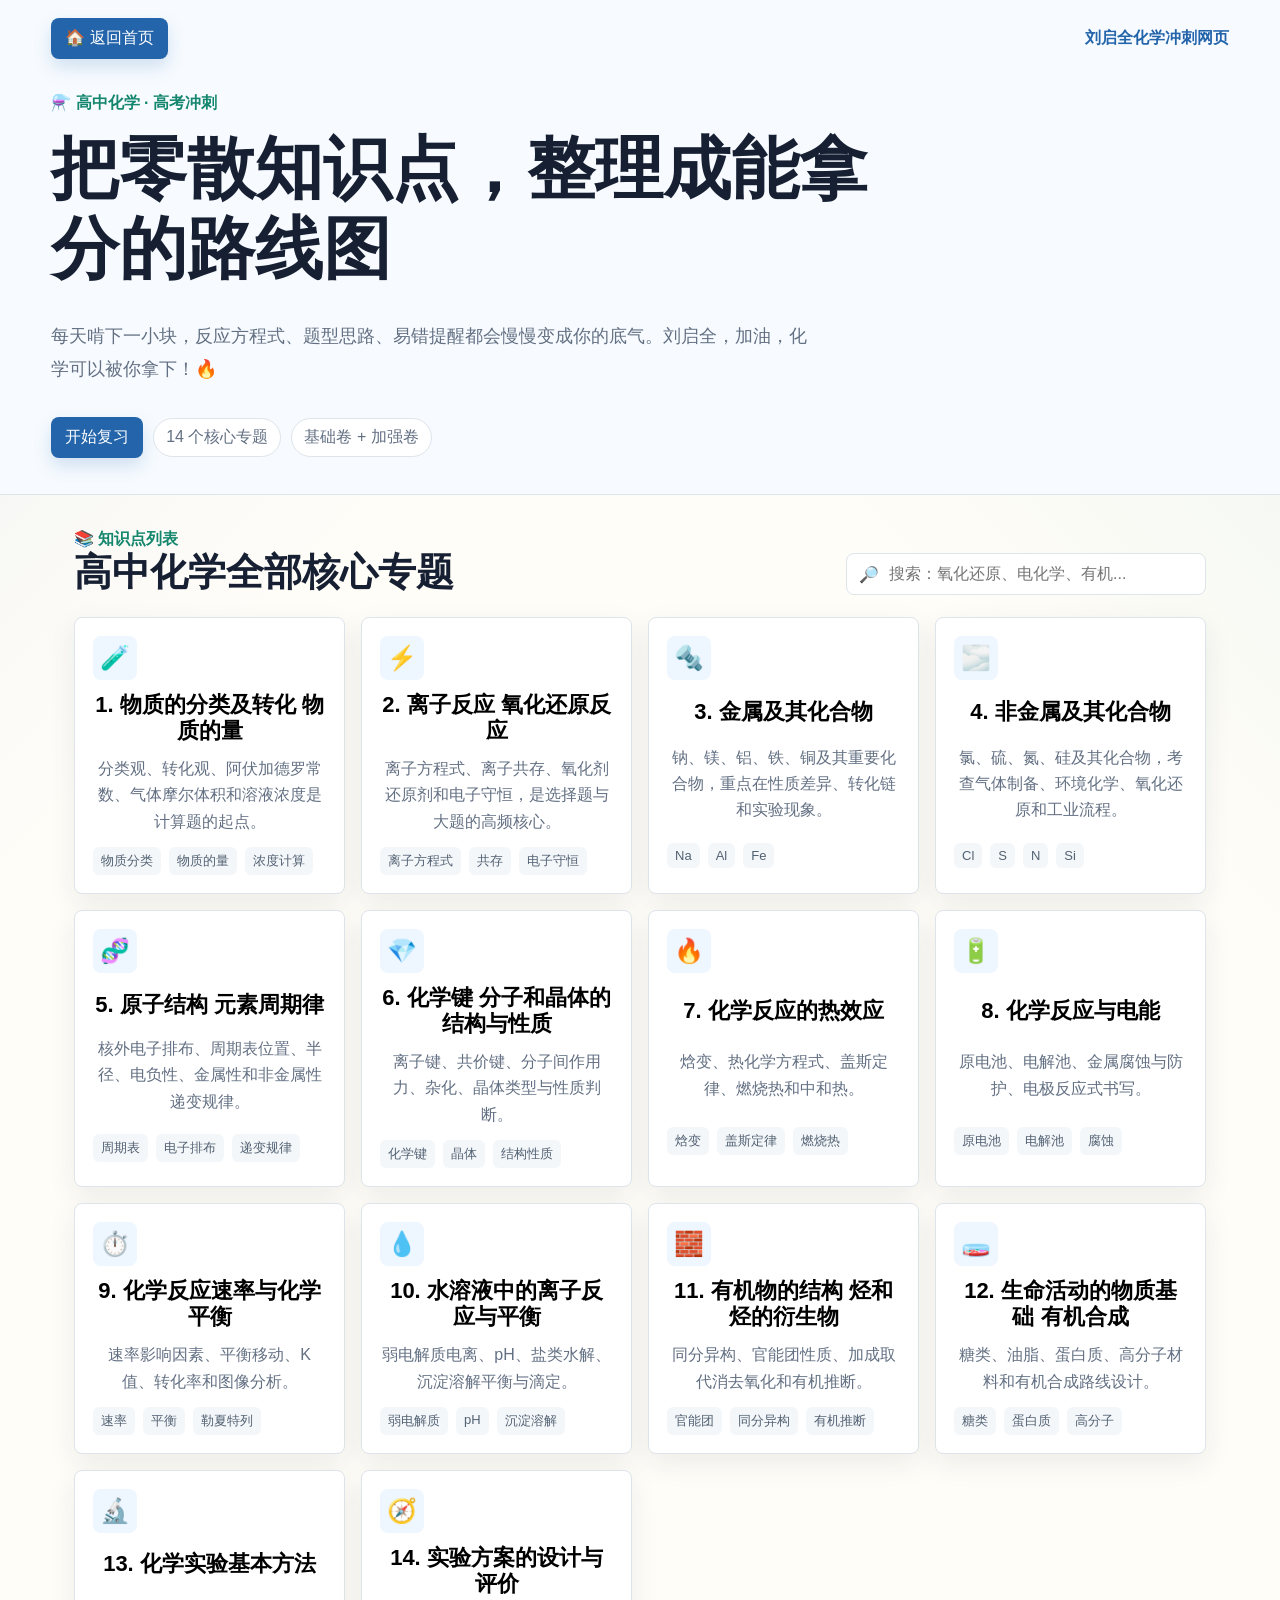
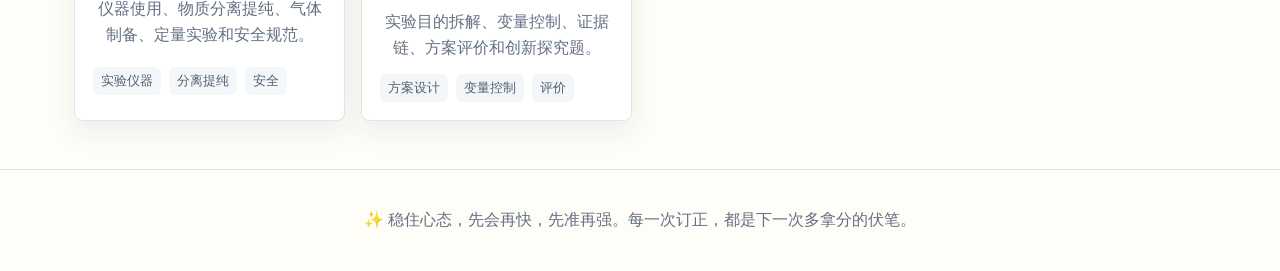
==== index.html @ 0adda4f9 "Add files via upload" ====
<!doctype html>
<html lang="zh-CN">
<head>
  <meta charset="utf-8">
  <meta name="viewport" content="width=device-width, initial-scale=1">
  <title>刘启全化学冲刺网页</title>
  <link rel="stylesheet" href="style.css">
</head>
<body>
  <header class="site-header">
    <div class="topbar">
      <button class="home-btn" type="button" data-home>🏠 返回首页</button>
      <div class="brand">刘启全化学冲刺网页</div>
    </div>
    <section class="hero">
      <p class="eyebrow">⚗️ 高中化学 · 高考冲刺</p>
      <h1>把零散知识点，整理成能拿分的路线图</h1>
      <p class="hero-text">每天啃下一小块，反应方程式、题型思路、易错提醒都会慢慢变成你的底气。刘启全，加油，化学可以被你拿下！🔥</p>
      <div class="hero-actions">
        <a href="#topics" class="primary-link">开始复习</a>
        <span class="pill">14 个核心专题</span>
        <span class="pill">基础卷 + 加强卷</span>
      </div>
    </section>
  </header>

  <main>
    <section id="home-view" class="view active">
      <div class="section-head" id="topics">
        <div>
          <p class="eyebrow">📚 知识点列表</p>
          <h2>高中化学全部核心专题</h2>
        </div>
        <label class="search-box">
          <span>🔎</span>
          <input id="searchInput" type="search" placeholder="搜索：氧化还原、电化学、有机...">
        </label>
      </div>
      <div id="topicGrid" class="topic-grid"></div>
    </section>

    <section id="detail-view" class="view">
      <button class="back-row" type="button" data-home>← 返回首页</button>
      <article id="topicDetail" class="detail"></article>
    </section>
  </main>

  <footer class="footer">
    <p>✨ 稳住心态，先会再快，先准再强。每一次订正，都是下一次多拿分的伏笔。</p>
  </footer>

  <script src="script.js"></script>
</body>
</html>
---- style.css ----
:root {
  --ink: #172033;
  --muted: #637083;
  --paper: #fffdf8;
  --line: #dde4ea;
  --blue: #2364aa;
  --green: #14866d;
  --red: #c44536;
  --yellow: #f5b942;
  --violet: #7752a4;
  --shadow: 0 18px 45px rgba(23, 32, 51, 0.12);
}

* {
  box-sizing: border-box;
}

html {
  scroll-behavior: smooth;
}

body {
  margin: 0;
  font-family: "Microsoft YaHei", "PingFang SC", Arial, sans-serif;
  color: var(--ink);
  background:
    linear-gradient(135deg, rgba(35, 100, 170, 0.08), transparent 28%),
    linear-gradient(225deg, rgba(20, 134, 109, 0.08), transparent 30%),
    var(--paper);
}

button,
input {
  font: inherit;
}

.site-header {
  padding: 18px clamp(16px, 4vw, 56px) 36px;
  background: #f7fbff;
  border-bottom: 1px solid var(--line);
}

.topbar {
  display: flex;
  align-items: center;
  justify-content: space-between;
  gap: 16px;
  max-width: 1180px;
  margin: 0 auto 34px;
}

.brand {
  font-weight: 800;
  color: var(--blue);
}

.home-btn,
.back-row,
.primary-link {
  border: 0;
  border-radius: 8px;
  background: var(--blue);
  color: #fff;
  padding: 10px 14px;
  cursor: pointer;
  text-decoration: none;
  box-shadow: 0 8px 18px rgba(35, 100, 170, 0.18);
}

.home-btn:hover,
.back-row:hover,
.primary-link:hover {
  transform: translateY(-1px);
}

.hero {
  max-width: 1180px;
  min-height: 320px;
  margin: 0 auto;
  display: grid;
  align-content: center;
  gap: 14px;
}

.eyebrow {
  margin: 0;
  color: var(--green);
  font-weight: 800;
}

h1,
h2,
h3 {
  margin: 0;
  line-height: 1.18;
}

h1 {
  max-width: 820px;
  font-size: clamp(34px, 6vw, 68px);
  letter-spacing: 0;
}

h2 {
  font-size: clamp(24px, 3vw, 38px);
}

h3 {
  font-size: 22px;
}

.hero-text {
  max-width: 760px;
  color: var(--muted);
  font-size: 18px;
  line-height: 1.8;
}

.hero-actions {
  display: flex;
  flex-wrap: wrap;
  gap: 10px;
  align-items: center;
}

.pill {
  border: 1px solid var(--line);
  border-radius: 999px;
  padding: 8px 12px;
  background: #fff;
  color: var(--muted);
}

main {
  max-width: 1180px;
  margin: 0 auto;
  padding: 34px clamp(16px, 4vw, 24px) 48px;
}

.view {
  display: none;
}

.view.active {
  display: block;
}

.section-head {
  display: flex;
  justify-content: space-between;
  align-items: end;
  gap: 20px;
  margin-bottom: 22px;
}

.search-box {
  min-width: min(360px, 100%);
  display: flex;
  gap: 8px;
  align-items: center;
  border: 1px solid var(--line);
  border-radius: 8px;
  padding: 10px 12px;
  background: #fff;
}

.search-box input {
  width: 100%;
  border: 0;
  outline: 0;
  background: transparent;
}

.topic-grid {
  display: grid;
  grid-template-columns: repeat(auto-fit, minmax(250px, 1fr));
  gap: 16px;
}

.topic-card {
  min-height: 210px;
  border: 1px solid var(--line);
  border-radius: 8px;
  padding: 18px;
  background: #fff;
  box-shadow: 0 10px 28px rgba(23, 32, 51, 0.08);
  cursor: pointer;
  display: grid;
  gap: 12px;
  transition: 0.18s ease;
}

.topic-card:hover {
  border-color: var(--blue);
  transform: translateY(-3px);
  box-shadow: var(--shadow);
}

.topic-card .icon {
  width: 44px;
  height: 44px;
  display: grid;
  place-items: center;
  border-radius: 8px;
  background: #eef6ff;
  font-size: 24px;
}

.topic-card p {
  margin: 0;
  color: var(--muted);
  line-height: 1.65;
}

.tag-row {
  display: flex;
  flex-wrap: wrap;
  gap: 8px;
}

.tag {
  padding: 5px 8px;
  border-radius: 6px;
  background: #f4f7f9;
  color: #526173;
  font-size: 13px;
}

.back-row {
  margin-bottom: 18px;
}

.detail {
  display: grid;
  gap: 18px;
}

.detail-hero,
.content-block {
  border: 1px solid var(--line);
  border-radius: 8px;
  background: #fff;
  padding: clamp(18px, 3vw, 28px);
  box-shadow: 0 10px 28px rgba(23, 32, 51, 0.07);
}

.detail-hero {
  border-top: 6px solid var(--green);
}

.detail-hero p,
.content-block p,
.content-block li {
  color: var(--muted);
  line-height: 1.75;
}

.content-grid {
  display: grid;
  grid-template-columns: repeat(auto-fit, minmax(260px, 1fr));
  gap: 16px;
}

.mini-panel {
  border-left: 4px solid var(--yellow);
  background: #fffaf0;
  padding: 14px;
  border-radius: 8px;
}

.mini-panel:nth-child(2) {
  border-left-color: var(--blue);
  background: #f2f7ff;
}

.mini-panel:nth-child(3) {
  border-left-color: var(--green);
  background: #f2fbf8;
}

.mini-panel:nth-child(4) {
  border-left-color: var(--violet);
  background: #f8f4ff;
}

.list {
  margin: 10px 0 0;
  padding-left: 20px;
}

.paper {
  display: grid;
  gap: 12px;
}

.question {
  border: 1px solid var(--line);
  border-radius: 8px;
  padding: 14px;
  background: #fbfcfe;
}

.answer {
  margin-top: 10px;
  padding: 10px 12px;
  border-radius: 8px;
  background: #eef8f4;
  color: #315f52;
}

.danger {
  border-left: 4px solid var(--red);
  background: #fff6f4;
}

.footer {
  padding: 24px;
  text-align: center;
  color: var(--muted);
  border-top: 1px solid var(--line);
}

@media (max-width: 720px) {
  .topbar,
  .section-head {
    align-items: stretch;
    flex-direction: column;
  }

  .hero {
    min-height: 360px;
  }

  .home-btn,
  .back-row,
  .primary-link {
    text-align: center;
  }
}
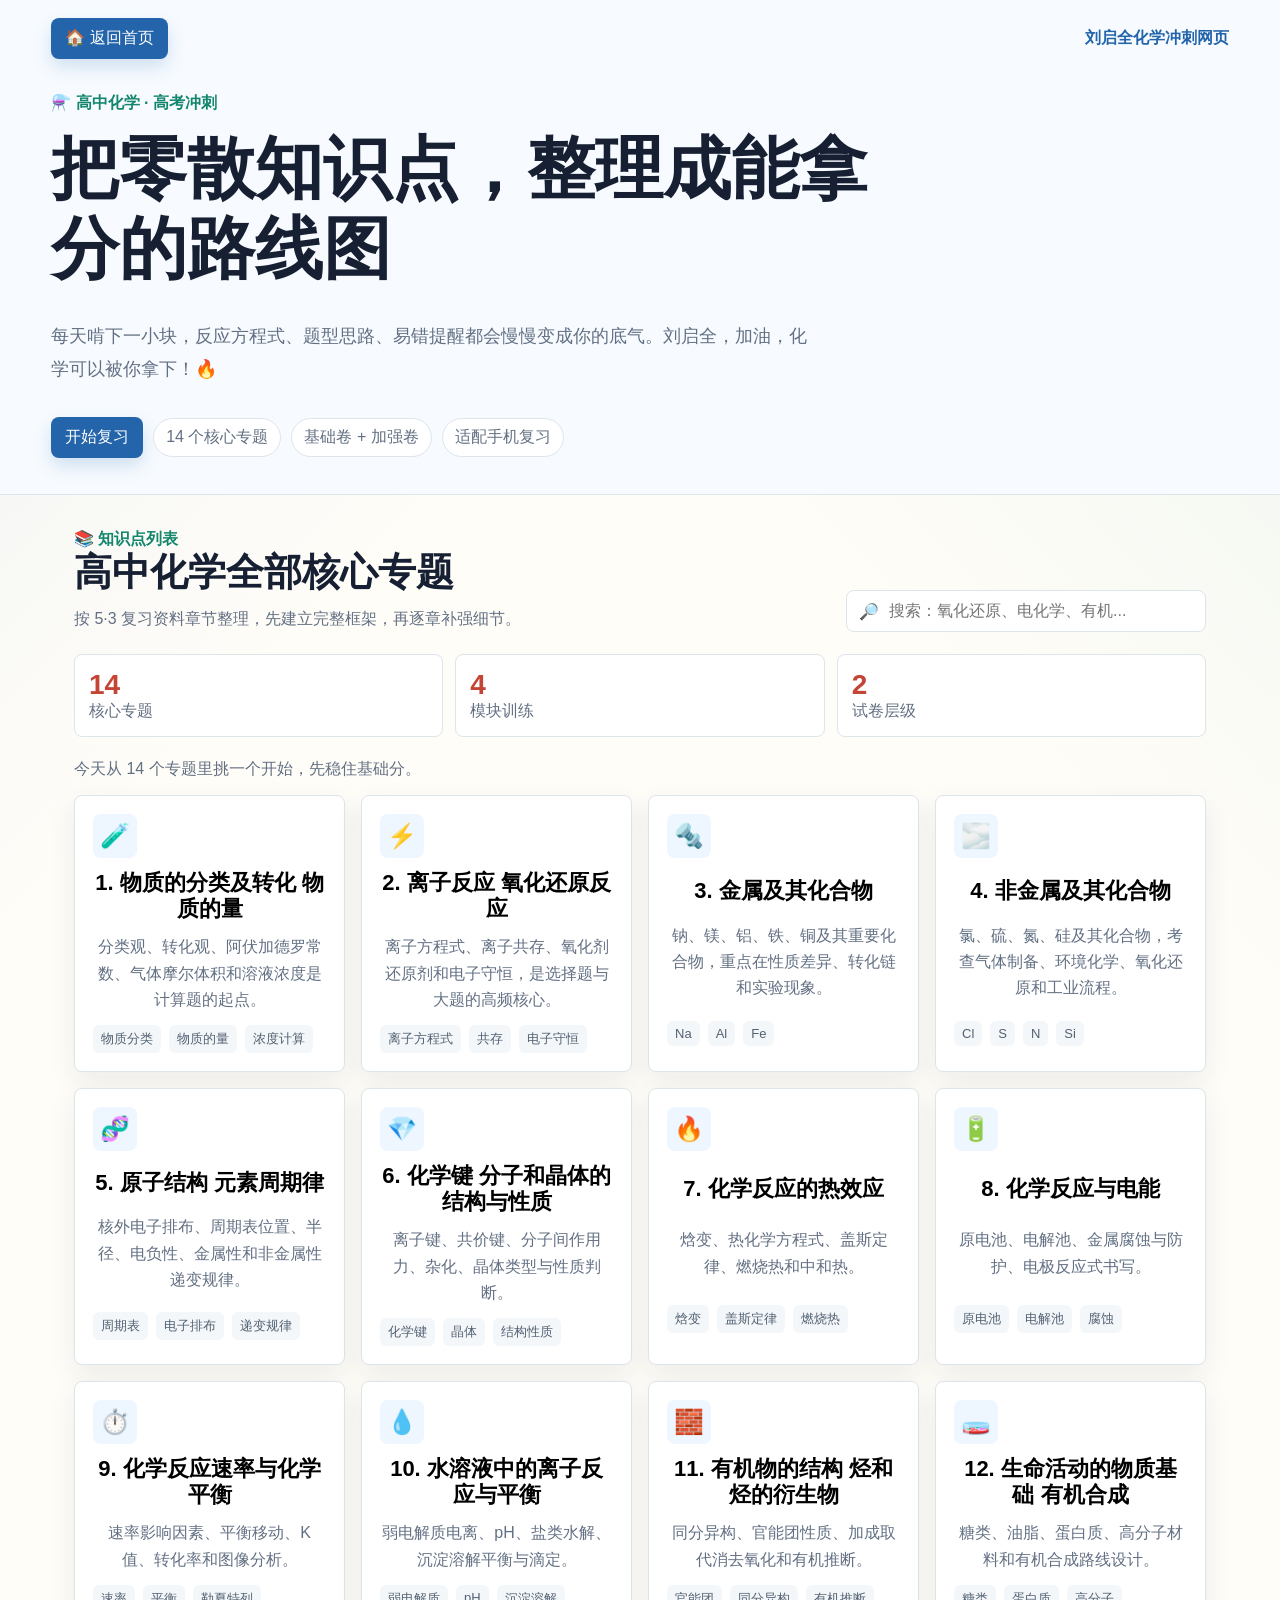
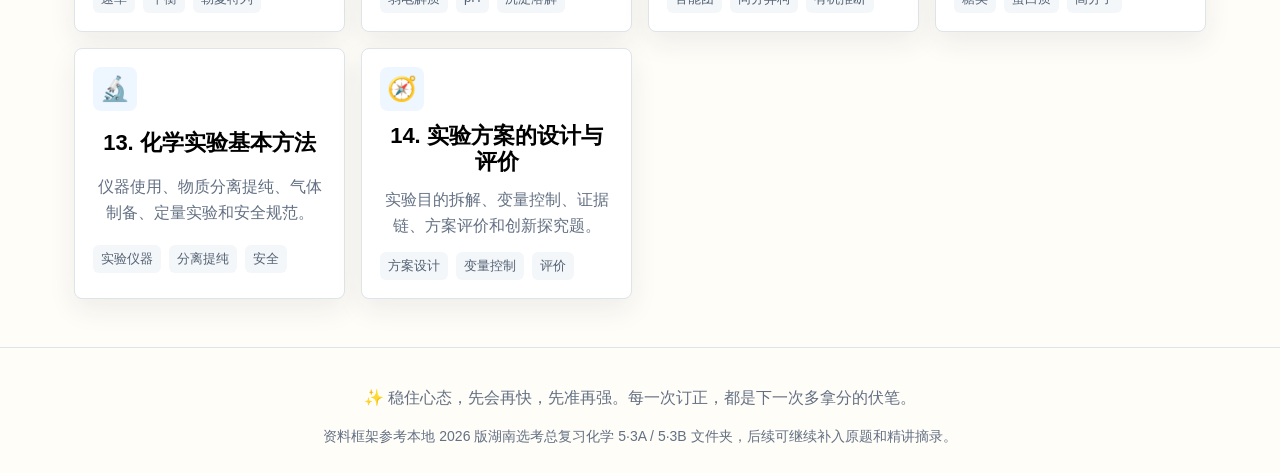
==== commit 6512a74d: "Optimize chemistry sprint site" ====
--- a/index.html
+++ b/index.html
@@ -3,6 +3,7 @@
 <head>
   <meta charset="utf-8">
   <meta name="viewport" content="width=device-width, initial-scale=1">
+  <meta name="description" content="刘启全高中化学冲刺复习网页，覆盖知识点解读、题型、易错点、基础版试卷和加强版试卷。">
   <title>刘启全化学冲刺网页</title>
   <link rel="stylesheet" href="style.css">
 </head>
@@ -20,6 +21,7 @@
         <a href="#topics" class="primary-link">开始复习</a>
         <span class="pill">14 个核心专题</span>
         <span class="pill">基础卷 + 加强卷</span>
+        <span class="pill">适配手机复习</span>
       </div>
     </section>
   </header>
@@ -30,12 +32,19 @@
         <div>
           <p class="eyebrow">📚 知识点列表</p>
           <h2>高中化学全部核心专题</h2>
+          <p class="section-note">按 5·3 复习资料章节整理，先建立完整框架，再逐章补强细节。</p>
         </div>
         <label class="search-box">
           <span>🔎</span>
           <input id="searchInput" type="search" placeholder="搜索：氧化还原、电化学、有机...">
         </label>
       </div>
+      <div class="stats" aria-label="复习概览">
+        <div><strong id="topicCount">14</strong><span>核心专题</span></div>
+        <div><strong>4</strong><span>模块训练</span></div>
+        <div><strong>2</strong><span>试卷层级</span></div>
+      </div>
+      <p id="resultInfo" class="result-info"></p>
       <div id="topicGrid" class="topic-grid"></div>
     </section>
 
@@ -47,6 +56,7 @@
 
   <footer class="footer">
     <p>✨ 稳住心态，先会再快，先准再强。每一次订正，都是下一次多拿分的伏笔。</p>
+    <p class="source-note">资料框架参考本地 2026 版湖南选考总复习化学 5·3A / 5·3B 文件夹，后续可继续补入原题和精讲摘录。</p>
   </footer>
 
   <script src="script.js"></script>
--- a/style.css
+++ b/style.css
@@ -153,6 +153,17 @@
   margin-bottom: 22px;
 }
 
+.section-note,
+.result-info,
+.source-note {
+  color: var(--muted);
+  line-height: 1.7;
+}
+
+.section-note {
+  margin: 10px 0 0;
+}
+
 .search-box {
   min-width: min(360px, 100%);
   display: flex;
@@ -169,6 +180,35 @@
   border: 0;
   outline: 0;
   background: transparent;
+}
+
+.stats {
+  display: grid;
+  grid-template-columns: repeat(3, minmax(0, 1fr));
+  gap: 12px;
+  margin: 0 0 18px;
+}
+
+.stats div {
+  border: 1px solid var(--line);
+  border-radius: 8px;
+  padding: 14px;
+  background: #fff;
+}
+
+.stats strong {
+  display: block;
+  color: var(--red);
+  font-size: 28px;
+}
+
+.stats span {
+  color: var(--muted);
+}
+
+.result-info {
+  min-height: 28px;
+  margin: 0 0 12px;
 }
 
 .topic-grid {
@@ -320,6 +360,12 @@
   border-top: 1px solid var(--line);
 }
 
+.source-note {
+  max-width: 860px;
+  margin: 8px auto 0;
+  font-size: 14px;
+}
+
 @media (max-width: 720px) {
   .topbar,
   .section-head {
@@ -336,4 +382,38 @@
   .primary-link {
     text-align: center;
   }
-}
+
+  .stats {
+    grid-template-columns: 1fr;
+  }
+}
+
+@media print {
+  .site-header,
+  .footer,
+  .back-row,
+  .search-box,
+  .stats,
+  .result-info {
+    display: none;
+  }
+
+  body {
+    background: #fff;
+  }
+
+  main {
+    max-width: none;
+    padding: 0;
+  }
+
+  .view {
+    display: block;
+  }
+
+  .content-block,
+  .detail-hero {
+    box-shadow: none;
+    break-inside: avoid;
+  }
+}
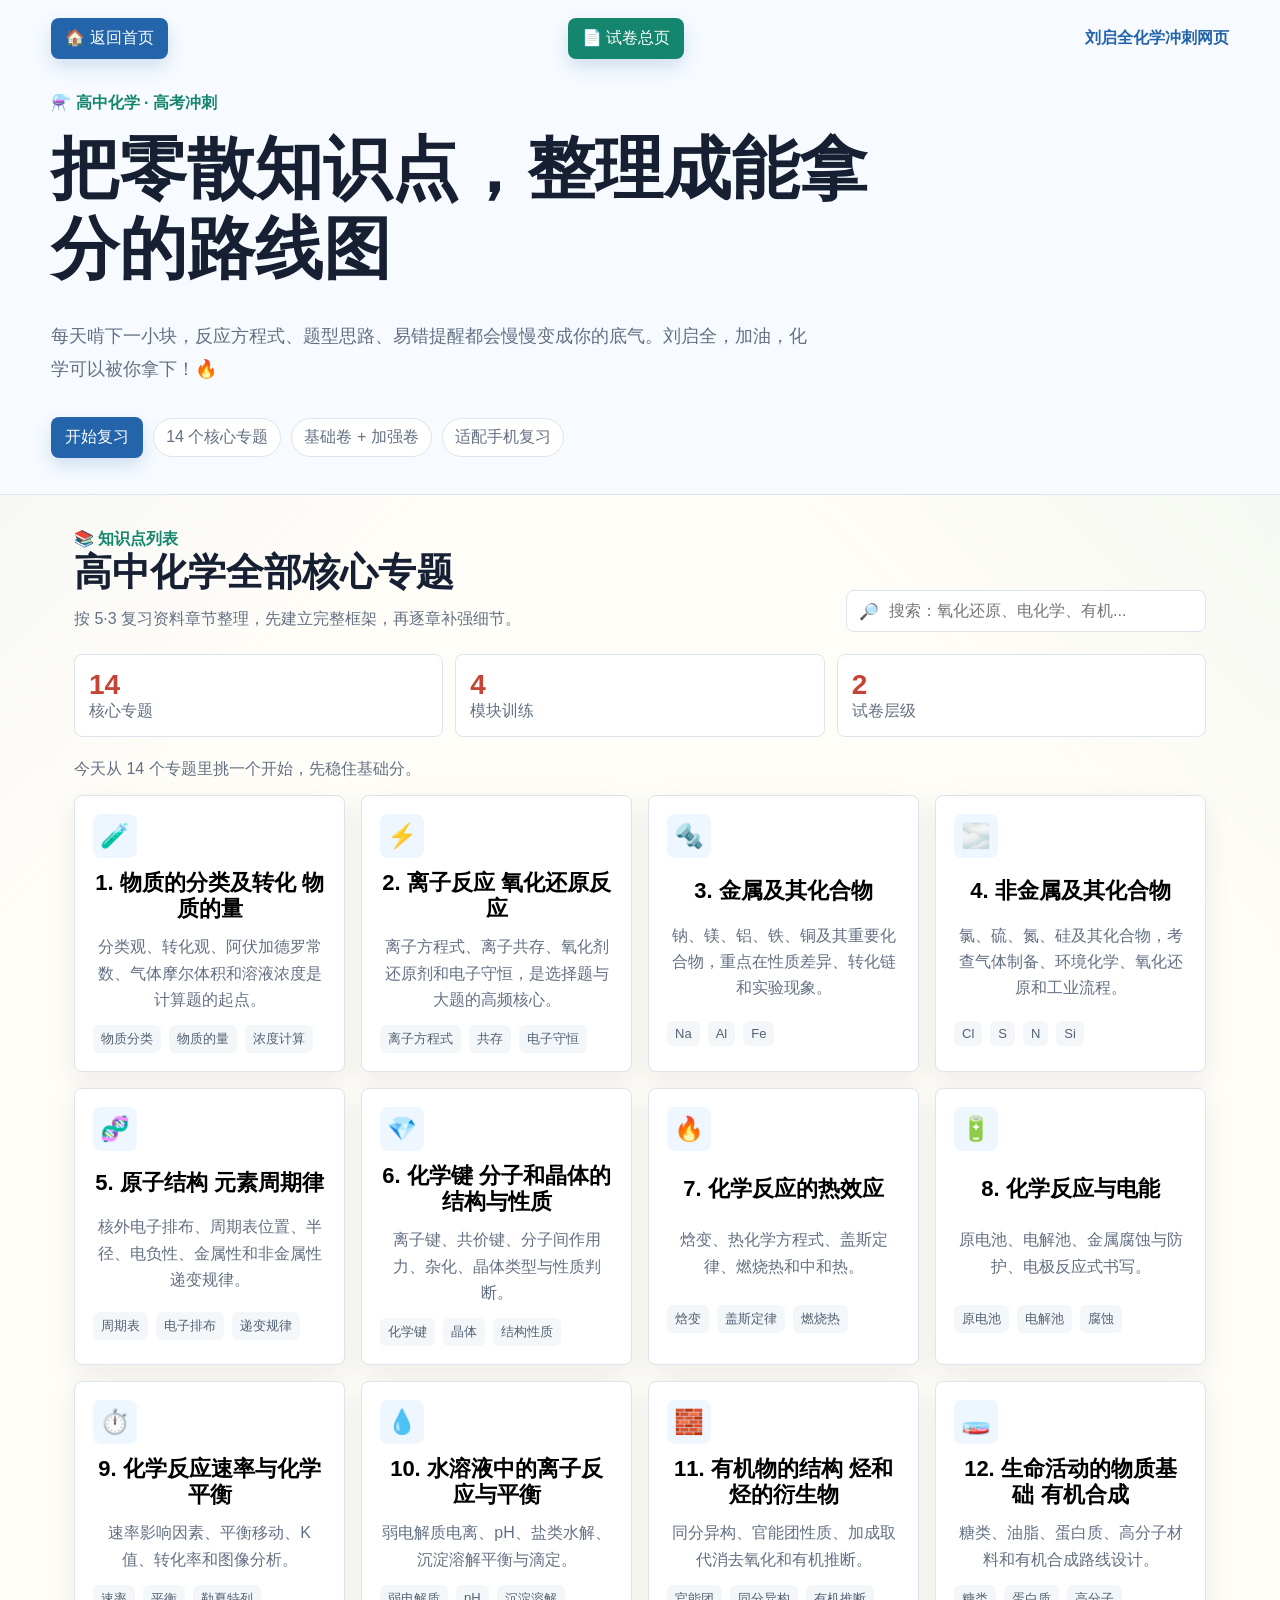
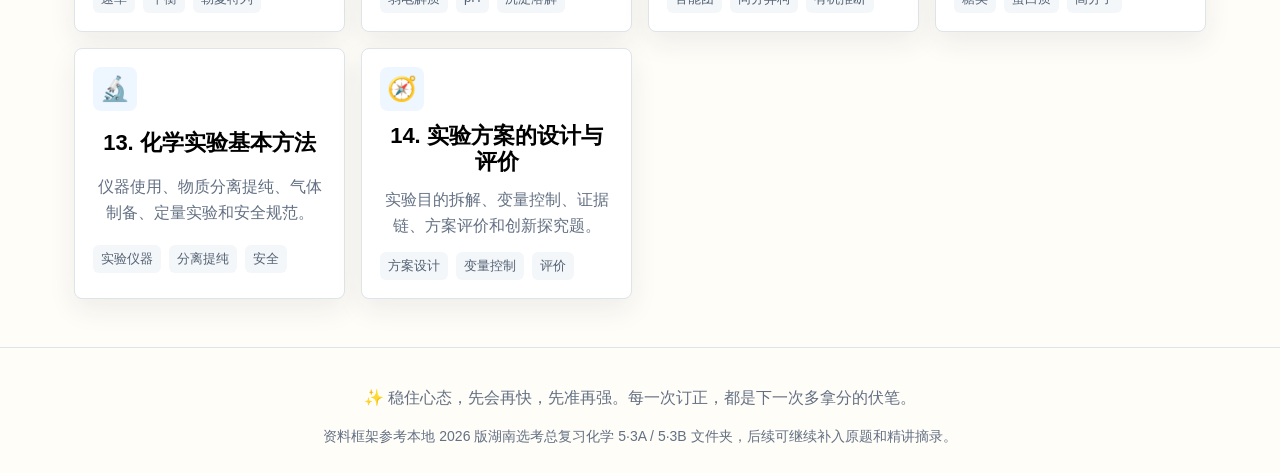
==== commit 17cfcb7f: "Add visual study pages and paper view" ====
--- a/index.html
+++ b/index.html
@@ -9,8 +9,9 @@
 </head>
 <body>
   <header class="site-header">
-    <div class="topbar">
+      <div class="topbar">
       <button class="home-btn" type="button" data-home>🏠 返回首页</button>
+      <a class="nav-link" href="papers.html">📄 试卷总页</a>
       <div class="brand">刘启全化学冲刺网页</div>
     </div>
     <section class="hero">
--- a/style.css
+++ b/style.css
@@ -56,7 +56,9 @@
 
 .home-btn,
 .back-row,
-.primary-link {
+.primary-link,
+.nav-link,
+.paper-link {
   border: 0;
   border-radius: 8px;
   background: var(--blue);
@@ -69,8 +71,21 @@
 
 .home-btn:hover,
 .back-row:hover,
-.primary-link:hover {
+.primary-link:hover,
+.nav-link:hover,
+.paper-link:hover {
   transform: translateY(-1px);
+}
+
+.nav-link {
+  background: var(--green);
+}
+
+.paper-link {
+  display: inline-flex;
+  width: fit-content;
+  margin-top: 14px;
+  background: var(--red);
 }
 
 .hero {
@@ -80,6 +95,10 @@
   display: grid;
   align-content: center;
   gap: 14px;
+}
+
+.compact-hero {
+  min-height: 220px;
 }
 
 .eyebrow {
@@ -288,6 +307,98 @@
   border-top: 6px solid var(--green);
 }
 
+.detail-visual {
+  display: grid;
+  grid-template-columns: minmax(280px, 1.2fr) minmax(240px, 0.8fr);
+  gap: 18px;
+  align-items: stretch;
+}
+
+.visual-card {
+  border: 1px solid var(--line);
+  border-radius: 8px;
+  background:
+    linear-gradient(135deg, rgba(245, 185, 66, 0.16), transparent 42%),
+    #fff;
+  padding: 18px;
+  min-height: 220px;
+  overflow: hidden;
+}
+
+.reaction-map {
+  display: grid;
+  gap: 12px;
+  margin-top: 14px;
+}
+
+.reaction-node {
+  display: grid;
+  grid-template-columns: 42px 1fr;
+  align-items: center;
+  gap: 12px;
+}
+
+.reaction-node span:first-child {
+  width: 42px;
+  height: 42px;
+  display: grid;
+  place-items: center;
+  border-radius: 50%;
+  background: #eaf6f2;
+  color: var(--green);
+  font-weight: 800;
+}
+
+.reaction-node strong {
+  display: block;
+}
+
+.arrow {
+  color: var(--blue);
+  font-size: 22px;
+  padding-left: 17px;
+}
+
+.molecule-art {
+  min-height: 260px;
+  position: relative;
+  background:
+    radial-gradient(circle at 20% 30%, #2364aa 0 10px, transparent 11px),
+    radial-gradient(circle at 62% 25%, #c44536 0 14px, transparent 15px),
+    radial-gradient(circle at 76% 65%, #14866d 0 12px, transparent 13px),
+    radial-gradient(circle at 36% 72%, #f5b942 0 11px, transparent 12px),
+    linear-gradient(145deg, #eef6ff, #fffaf0);
+}
+
+.molecule-art::before,
+.molecule-art::after {
+  content: "";
+  position: absolute;
+  height: 3px;
+  background: rgba(23, 32, 51, 0.24);
+  transform-origin: left center;
+}
+
+.molecule-art::before {
+  width: 210px;
+  left: 25%;
+  top: 38%;
+  transform: rotate(17deg);
+}
+
+.molecule-art::after {
+  width: 180px;
+  left: 34%;
+  top: 58%;
+  transform: rotate(-28deg);
+}
+
+.visual-caption {
+  margin-top: 14px;
+  color: var(--muted);
+  line-height: 1.7;
+}
+
 .detail-hero p,
 .content-block p,
 .content-block li {
@@ -346,6 +457,58 @@
   border-radius: 8px;
   background: #eef8f4;
   color: #315f52;
+}
+
+.answer-toggle {
+  border: 1px solid #b9d8cf;
+  border-radius: 8px;
+  padding: 10px 12px;
+  background: #f5fbf8;
+}
+
+.answer-toggle summary {
+  cursor: pointer;
+  color: var(--green);
+  font-weight: 800;
+}
+
+.paper-layout {
+  display: grid;
+  grid-template-columns: 280px 1fr;
+  gap: 18px;
+  align-items: start;
+}
+
+.paper-sidebar {
+  position: sticky;
+  top: 16px;
+  border: 1px solid var(--line);
+  border-radius: 8px;
+  background: #fff;
+  padding: 16px;
+  box-shadow: 0 10px 28px rgba(23, 32, 51, 0.07);
+}
+
+.paper-topic-list {
+  display: grid;
+  gap: 8px;
+  margin-top: 14px;
+}
+
+.paper-topic-list a {
+  border: 1px solid var(--line);
+  border-radius: 8px;
+  padding: 10px;
+  color: var(--ink);
+  text-decoration: none;
+  background: #fbfcfe;
+}
+
+.paper-topic-list a.active,
+.paper-topic-list a:hover {
+  border-color: var(--blue);
+  color: var(--blue);
+  background: #eef6ff;
 }
 
 .danger {
@@ -379,12 +542,23 @@
 
   .home-btn,
   .back-row,
-  .primary-link {
+  .primary-link,
+  .nav-link,
+  .paper-link {
     text-align: center;
   }
 
   .stats {
     grid-template-columns: 1fr;
+  }
+
+  .detail-visual,
+  .paper-layout {
+    grid-template-columns: 1fr;
+  }
+
+  .paper-sidebar {
+    position: static;
   }
 }
 
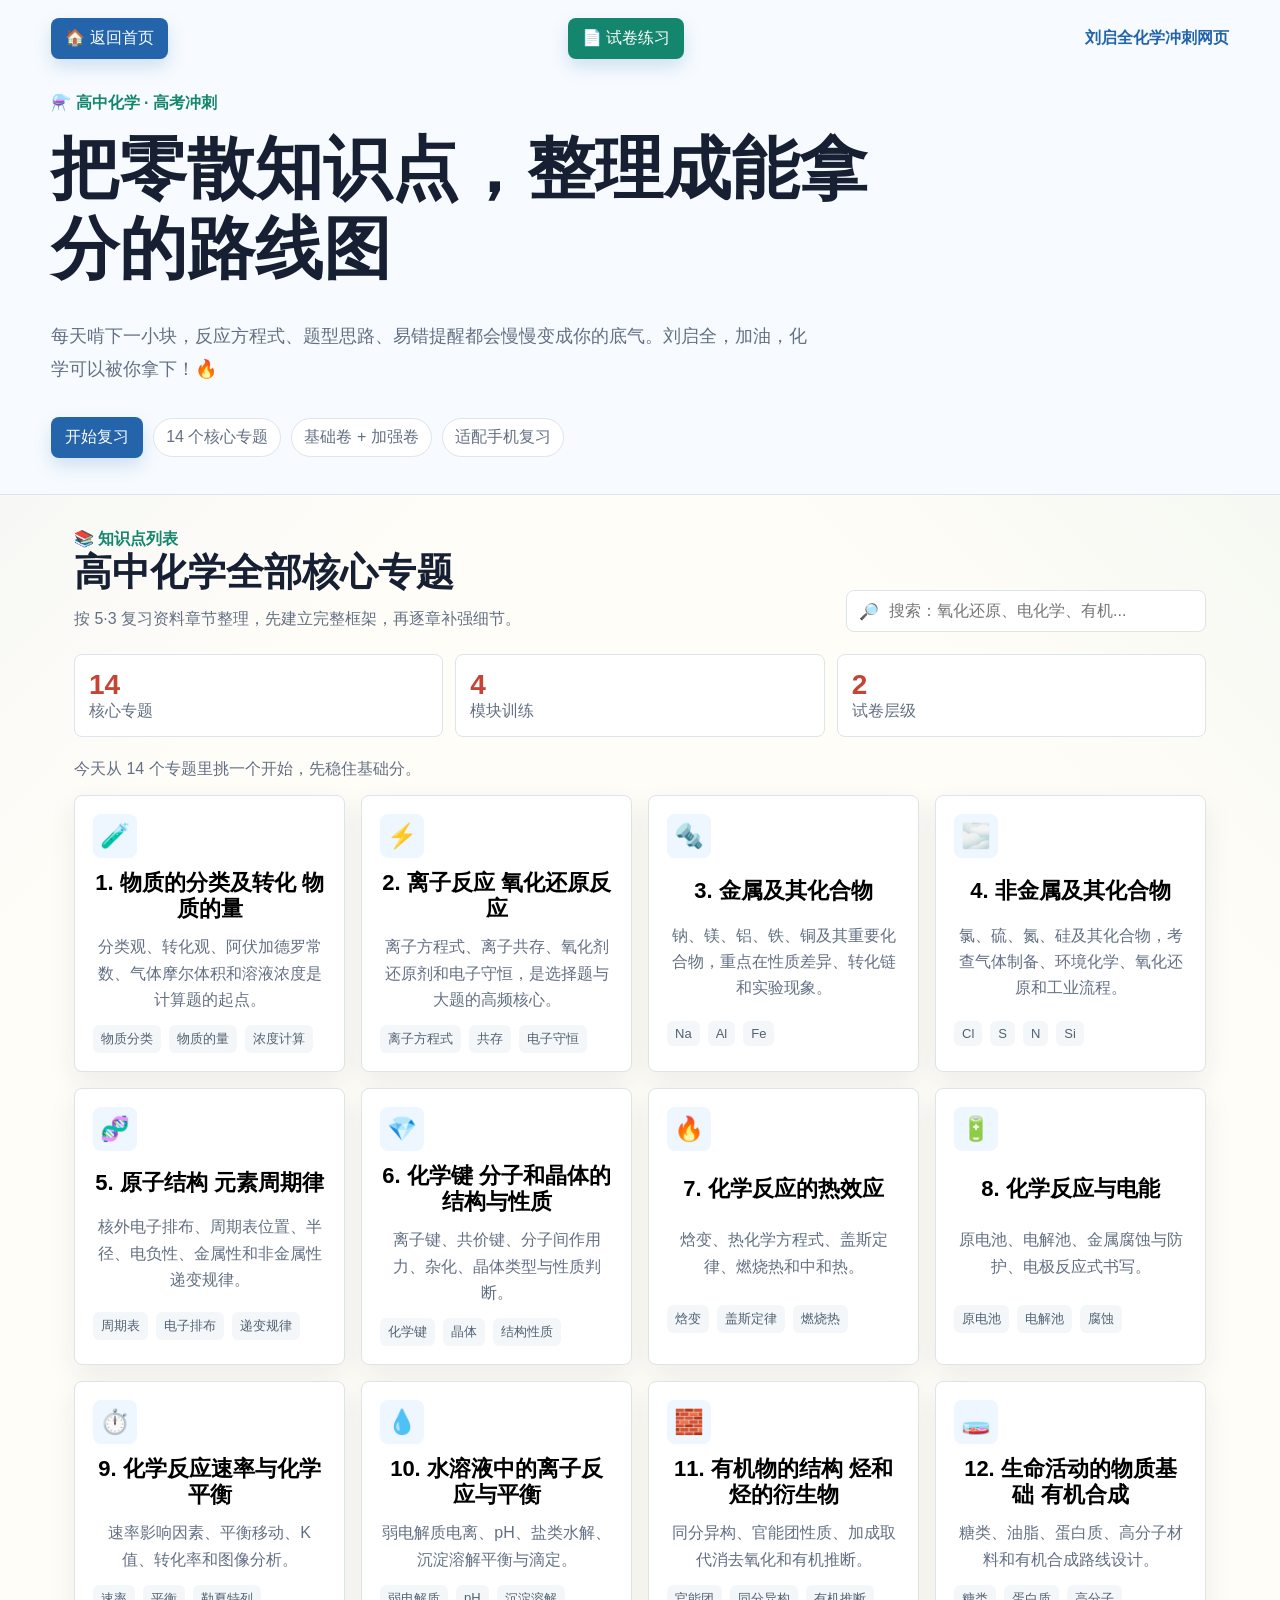
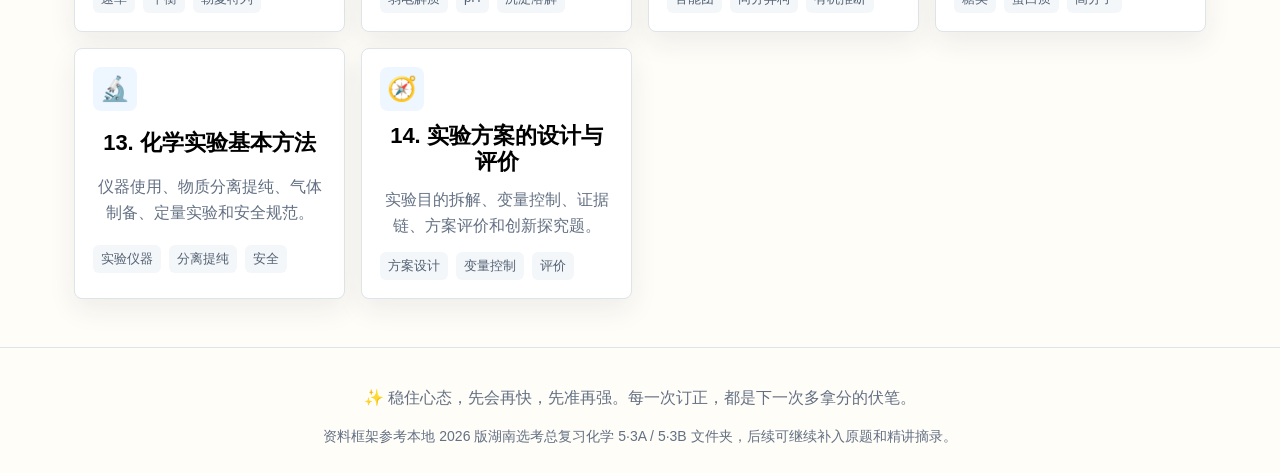
==== commit 905c3dce: "Keep papers inside single page" ====
--- a/index.html
+++ b/index.html
@@ -9,9 +9,9 @@
 </head>
 <body>
   <header class="site-header">
-      <div class="topbar">
+    <div class="topbar">
       <button class="home-btn" type="button" data-home>🏠 返回首页</button>
-      <a class="nav-link" href="papers.html">📄 试卷总页</a>
+      <button class="nav-link" type="button" data-paper-home>📄 试卷练习</button>
       <div class="brand">刘启全化学冲刺网页</div>
     </div>
     <section class="hero">
@@ -53,6 +53,18 @@
       <button class="back-row" type="button" data-home>← 返回首页</button>
       <article id="topicDetail" class="detail"></article>
     </section>
+
+    <section id="paper-view" class="view">
+      <button class="back-row" type="button" data-home>← 返回首页</button>
+      <div class="paper-layout">
+        <aside class="paper-sidebar">
+          <h2>专题试卷</h2>
+          <p class="section-note">答案默认隐藏，做完再展开订正。</p>
+          <div id="paperTopicList" class="paper-topic-list"></div>
+        </aside>
+        <article id="paperPage" class="detail"></article>
+      </div>
+    </section>
   </main>
 
   <footer class="footer">
--- a/style.css
+++ b/style.css
@@ -495,17 +495,18 @@
   margin-top: 14px;
 }
 
-.paper-topic-list a {
+.paper-topic-list button {
   border: 1px solid var(--line);
   border-radius: 8px;
   padding: 10px;
   color: var(--ink);
-  text-decoration: none;
   background: #fbfcfe;
-}
-
-.paper-topic-list a.active,
-.paper-topic-list a:hover {
+  text-align: left;
+  cursor: pointer;
+}
+
+.paper-topic-list button.active,
+.paper-topic-list button:hover {
   border-color: var(--blue);
   color: var(--blue);
   background: #eef6ff;
